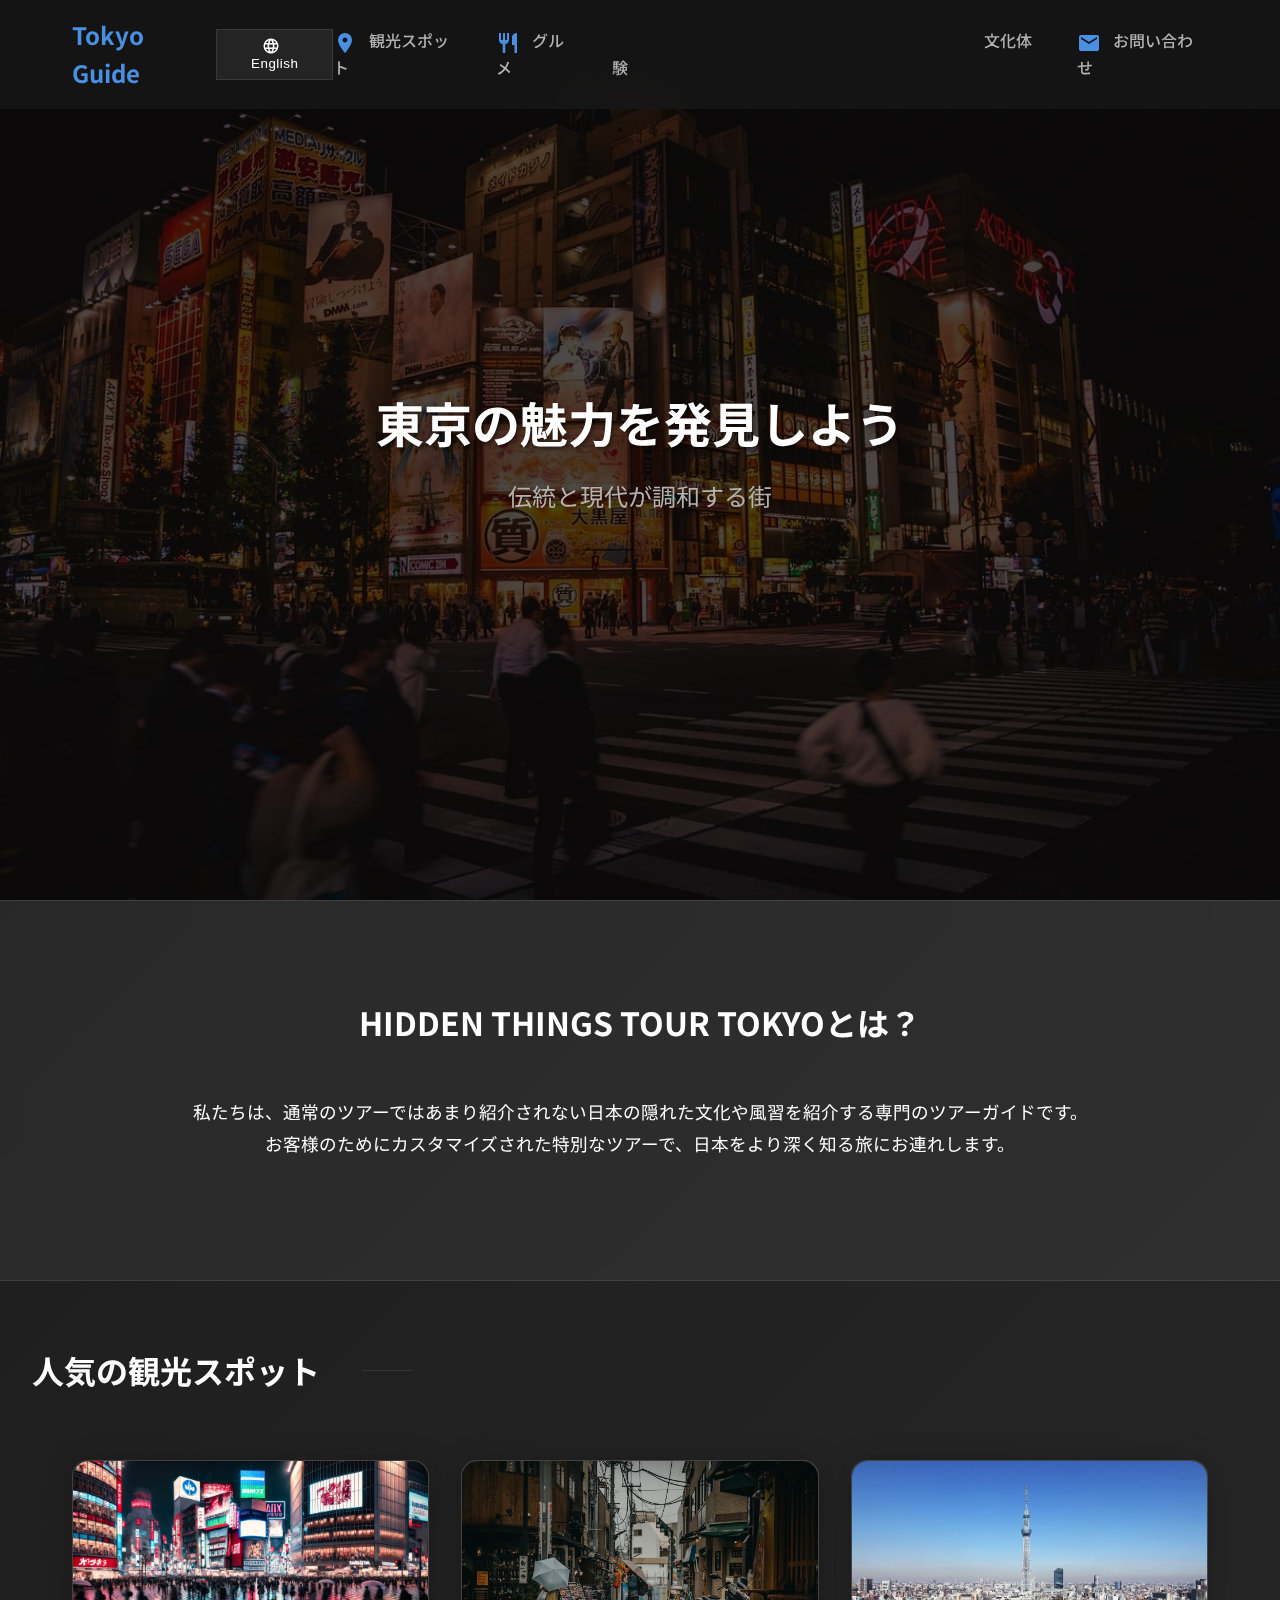
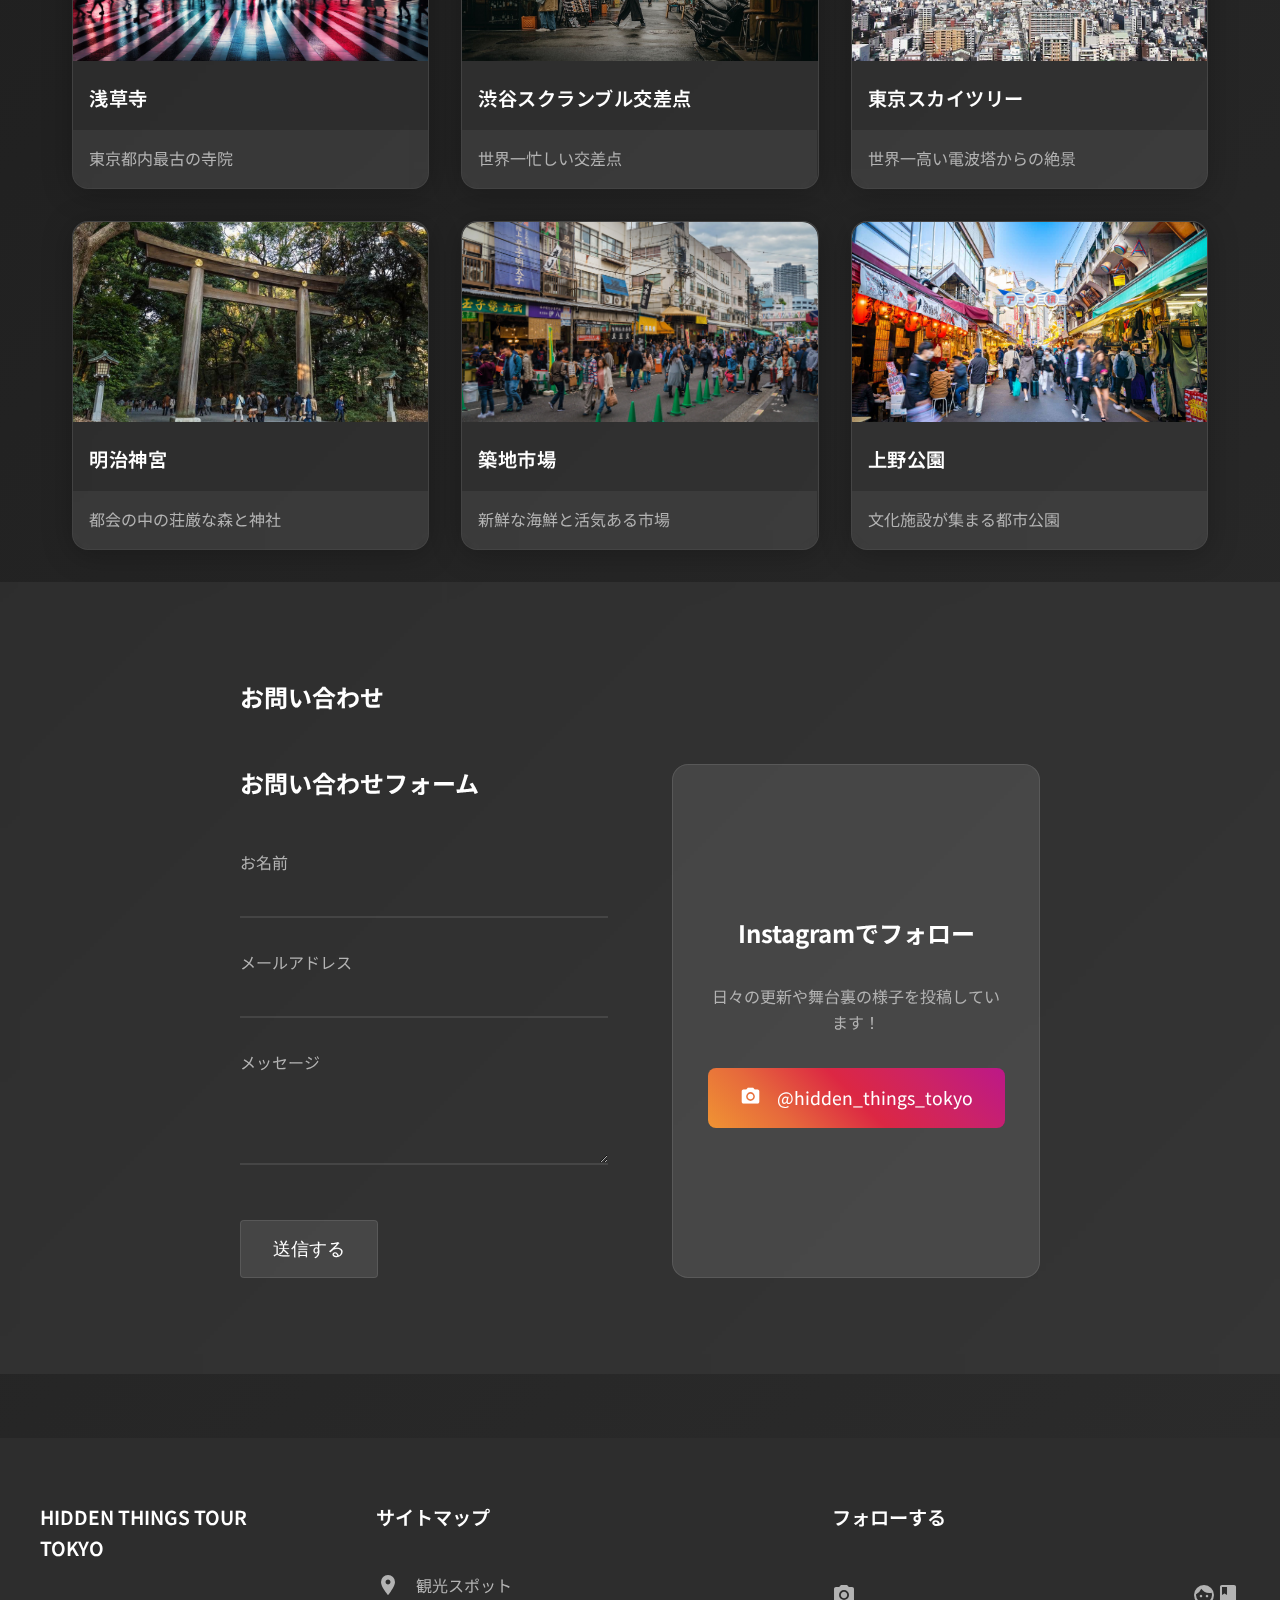
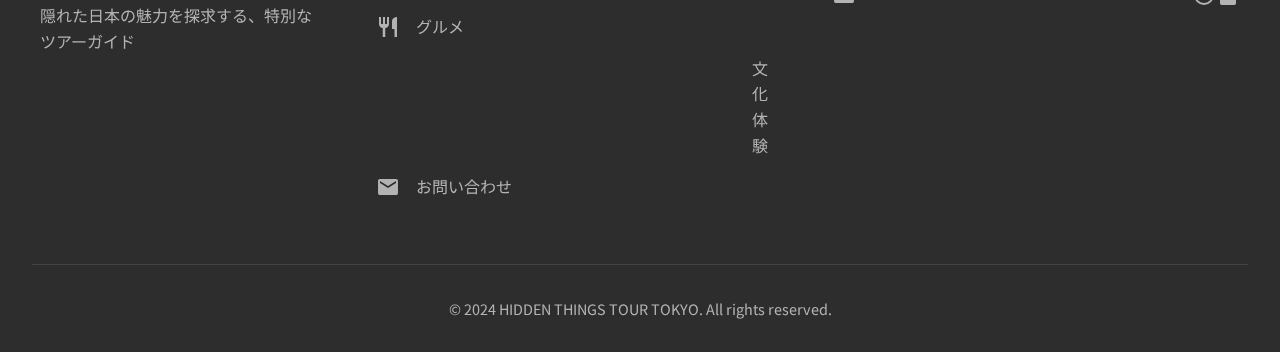
==== index.html @ 23563d26 "Initial commit" ====
<!DOCTYPE html>
<html lang="ja">
<head>
    <meta charset="UTF-8">
    <meta name="viewport" content="width=device-width, initial-scale=1.0">
    <title>東京ツアーガイド | Tokyo Tour Guide</title>
    <link rel="stylesheet" href="style.css">
    <link href="https://fonts.googleapis.com/css2?family=Noto+Sans+JP:wght@400;500;700&display=swap" rel="stylesheet">
    <link href="https://fonts.googleapis.com/icon?family=Material+Icons" rel="stylesheet">
</head>
<body>
    <div class="background-gradient"></div>
    <header>
        <nav>
            <div class="logo">Tokyo Guide</div>
            <div class="nav-controls">
                <button class="mobile-nav-toggle" aria-controls="nav-links" aria-expanded="false">
                    <span class="material-icons">menu</span>
                </button>
                <div class="language-switch">
                    <button onclick="toggleLanguage()">
                        <span class="material-icons">language</span> English
                    </button>
                </div>
            </div>
            <ul class="nav-links" id="nav-links">
                <li><a href="#spots"><span class="material-icons">place</span> 観光スポット</a></li>
                <li><a href="#food"><span class="material-icons">restaurant</span> グルメ</a></li>
                <li><a href="#culture"><span class="material-icons">temple_buddhist</span> 文化体験</a></li>
                <li><a href="#contact"><span class="material-icons">email</span> お問い合わせ</a></li>
            </ul>
        </nav>
    </header>

    <main>
        <section id="hero">
            <h1>東京の魅力を発見しよう</h1>
            <p>Discover the Magic of Tokyo</p>
        </section>

        <section id="about">
            <div class="about-container">
                <h2 class="section-title">
                    <span class="en">WHAT IS HIDDEN THINGS TOUR GUIDE?</span>
                    <span class="ja">HIDDEN THINGS TOUR TOKYOとは？</span>
                </h2>
                <div class="about-content">
                    <p class="about-text">
                        私たちは、通常のツアーではあまり紹介されない日本の隠れた文化や風習を紹介する専門のツアーガイドです。お客様のためにカスタマイズされた特別なツアーで、日本をより深く知る旅にお連れします。
                    </p>
                </div>
            </div>
        </section>

        <section id="spots">
            <h2>人気の観光スポット</h2>
            <div class="spots-grid">
                <!-- スポットカードがJSで追加されます -->
            </div>
        </section>

        <section id="contact">
            <div class="contact-container">
                <h2 class="section-title">
                    <span class="en">Contact Us</span>
                    <span class="ja">お問い合わせ</span>
                </h2>
                
                <div class="contact-methods">
                    <div class="contact-method email">
                        <h3>
                            <span class="en">Contact Form</span>
                            <span class="ja">お問い合わせフォーム</span>
                        </h3>
                        <form class="contact-form">
                            <div class="form-group">
                                <input type="text" id="name" name="name" required>
                                <label for="name" class="label-name">
                                    <span class="content-name">お名前</span>
                                </label>
                            </div>
                            <div class="form-group">
                                <input type="email" id="email" name="email" required>
                                <label for="email" class="label-name">
                                    <span class="content-name">メールアドレス</span>
                                </label>
                            </div>
                            <div class="form-group">
                                <textarea id="message" name="message" required></textarea>
                                <label for="message" class="label-name">
                                    <span class="content-name">メッセージ</span>
                                </label>
                            </div>
                            <button type="submit" class="submit-btn">送信する</button>
                        </form>
                    </div>

                    <div class="contact-method instagram">
                        <h3>
                            <span class="en">Follow us on Instagram</span>
                            <span class="ja">Instagramでフォロー</span>
                        </h3>
                        <p class="instagram-text">
                            <span class="en">Follow us for daily updates and behind-the-scenes content!</span>
                            <span class="ja">日々の更新や舞台裏の様子を投稿しています！</span>
                        </p>
                        <a href="https://instagram.com/hidden_things_tokyo" target="_blank" class="instagram-link">
                            <span class="material-icons">photo_camera</span>
                            @hidden_things_tokyo
                        </a>
                    </div>
                </div>
            </div>
        </section>
    </main>

    <footer>
        <div class="footer-content">
            <div class="footer-section">
                <h3 class="footer-title">HIDDEN THINGS TOUR TOKYO</h3>
                <p class="footer-description">
                    <span class="ja">隠れた日本の魅力を探求する、特別なツアーガイド</span>
                    <span class="en">Discover hidden gems of Japan with our special tours</span>
                </p>
            </div>

            <div class="footer-section">
                <h3 class="footer-title">
                    <span class="ja">サイトマップ</span>
                    <span class="en">Site Map</span>
                </h3>
                <ul class="footer-links">
                    <li><a href="#spots"><span class="material-icons">place</span> 観光スポット</a></li>
                    <li><a href="#food"><span class="material-icons">restaurant</span> グルメ</a></li>
                    <li><a href="#culture"><span class="material-icons">temple_buddhist</span> 文化体験</a></li>
                    <li><a href="#contact"><span class="material-icons">email</span> お問い合わせ</a></li>
                </ul>
            </div>

            <div class="footer-section">
                <h3 class="footer-title">
                    <span class="ja">フォローする</span>
                    <span class="en">Follow Us</span>
                </h3>
                <div class="social-links">
                    <a href="https://instagram.com/hidden_things_tokyo" target="_blank" class="social-link">
                        <span class="material-icons">photo_camera</span>
                    </a>
                    <a href="https://twitter.com/hidden_things_jp" target="_blank" class="social-link">
                        <span class="material-icons">flutter_dash</span>
                    </a>
                    <a href="https://facebook.com/hidden.things.tokyo" target="_blank" class="social-link">
                        <span class="material-icons">facebook</span>
                    </a>
                </div>
            </div>
        </div>
        
        <div class="footer-bottom">
            <p>&copy; 2024 HIDDEN THINGS TOUR TOKYO. All rights reserved.</p>
        </div>
    </footer>

    <script src="main.js"></script>
</body>
</html>
---- style.css ----
:root {
    --bg-primary: #1a1a1a;
    --bg-secondary: #2d2d2d;
    --text-primary: #ffffff;
    --text-secondary: #b3b3b3;
    --accent-color: #4a90e2;
    --card-bg: #2d2d2d;
    --header-bg: rgba(29, 29, 29, 0.95);
    --glass-bg: rgba(255, 255, 255, 0.05);
    --glass-border: rgba(255, 255, 255, 0.1);
    --glass-shadow: rgba(0, 0, 0, 0.25);
}

* {
    margin: 0;
    padding: 0;
    box-sizing: border-box;
}

body {
    font-family: 'Noto Sans JP', sans-serif;
    line-height: 1.6;
    background-color: var(--bg-primary);
    color: var(--text-primary);
    background: linear-gradient(
        135deg,
        var(--bg-primary) 0%,
        var(--bg-secondary) 100%
    );
    min-height: 100vh;
}

header {
    background-color: rgba(29, 29, 29, 0.6);
    backdrop-filter: blur(12px);
    position: fixed;
    width: 100%;
    top: 0;
    z-index: 1000;
}

nav {
    display: flex;
    justify-content: space-between;
    align-items: center;
    padding: 1rem 2rem;
    max-width: 1200px;
    margin: 0 auto;
}

.logo {
    color: var(--accent-color);
    font-weight: bold;
    font-size: 1.5rem;
}

.nav-links {
    display: flex;
    list-style: none;
    gap: 2rem;
}

.nav-links a {
    text-decoration: none;
    color: var(--text-secondary);
    font-weight: 500;
    transition: color 0.3s;
}

.nav-links a:hover {
    color: var(--accent-color);
}

#hero {
    height: 100vh;
    background-image: linear-gradient(rgba(0,0,0,0.7), rgba(0,0,0,0.7)), url('../images/tokyo-bg.webp');
    background-size: cover;
    background-position: center;
    display: flex;
    flex-direction: column;
    justify-content: center;
    align-items: center;
    color: var(--text-primary);
    text-align: center;
}

#hero h1 {
    font-size: 3rem;
    margin-bottom: 1rem;
    text-shadow: 2px 2px 4px rgba(0,0,0,0.5);
}

#hero p {
    font-size: 1.5rem;
    color: var(--text-secondary);
}

.spots-grid {
    display: grid;
    grid-template-columns: repeat(auto-fit, minmax(300px, 1fr));
    gap: 2rem;
    padding: 2rem;
    max-width: 1200px;
    margin: 0 auto;
}

.language-switch button {
    background: var(--glass-bg);
    backdrop-filter: blur(8px);
    -webkit-backdrop-filter: blur(8px);
    border: 1px solid var(--glass-border);
    padding: 0.5rem 1.2rem;
    color: var(--text-primary);
    font-weight: 500;
    letter-spacing: 0.5px;
    transition: all 0.3s ease;
}

.language-switch button:hover {
    background: var(--accent-color);
    border-color: transparent;
    transform: translateY(-2px);
}

.spot-card {
    background: var(--glass-bg);
    backdrop-filter: blur(8px);
    -webkit-backdrop-filter: blur(8px);
    border: 1px solid var(--glass-border);
    border-radius: 16px;
    box-shadow: 0 4px 30px var(--glass-shadow);
    transition: all 0.3s ease;
    overflow: hidden;
}

.spot-card:hover {
    transform: translateY(-5px);
    background: rgba(255, 255, 255, 0.1);
    box-shadow: 0 8px 40px rgba(0, 0, 0, 0.3);
}

.spot-card img {
    width: 100%;
    height: 200px;
    object-fit: cover;
    border-radius: 16px 16px 0 0;
}

.spot-card h3, .spot-card p {
    padding: 1rem;
}

.spot-card h3 {
    color: var(--text-primary);
    font-size: 1.2rem;
    font-weight: 600;
    letter-spacing: 0.5px;
}

.spot-card p {
    color: var(--text-secondary);
    backdrop-filter: blur(4px);
    -webkit-backdrop-filter: blur(4px);
}

#spots h2 {
    text-align: center;
    margin: 4rem 0 2rem;
    color: var(--text-primary);
    font-size: 2rem;
    position: relative;
    display: inline-block;
    padding: 0 2rem;
}

#spots h2::before,
#spots h2::after {
    content: '';
    position: absolute;
    top: 50%;
    width: 50px;
    height: 1px;
    background: var(--glass-border);
}

#spots h2::before {
    left: -60px;
}

#spots h2::after {
    right: -60px;
}

footer {
    background-color: var(--bg-secondary);
    color: var(--text-secondary);
    padding: 4rem 2rem 2rem;
    margin-top: 4rem;
}

.footer-content {
    max-width: 1200px;
    margin: 0 auto;
    display: grid;
    grid-template-columns: 2fr 1fr 1fr;
    gap: 4rem;
}

.footer-section {
    display: flex;
    flex-direction: column;
    gap: 1.5rem;
}

.footer-title {
    color: var(--text-primary);
    font-size: 1.2rem;
    font-weight: 600;
    margin-bottom: 1rem;
}

.footer-description {
    line-height: 1.6;
}

.footer-links {
    list-style: none;
    display: flex;
    flex-direction: column;
    gap: 1rem;
}

.footer-links a {
    color: var(--text-secondary);
    text-decoration: none;
    display: flex;
    align-items: center;
    gap: 0.5rem;
    transition: color 0.3s;
}

.footer-links a:hover {
    color: var(--accent-color);
}

.social-links {
    display: flex;
    gap: 1.5rem;
}

.social-link {
    color: var(--text-secondary);
    font-size: 1.5rem;
    transition: all 0.3s ease;
}

.social-link:hover {
    color: var(--accent-color);
    transform: translateY(-2px);
}

.footer-bottom {
    margin-top: 4rem;
    padding-top: 2rem;
    border-top: 1px solid var(--glass-border);
    text-align: center;
    font-size: 0.9rem;
}

@media (max-width: 1024px) {
    .spots-grid {
        grid-template-columns: repeat(2, 1fr);
        padding: 1rem;
    }

    .contact-methods {
        gap: 2rem;
    }

    .footer-content {
        grid-template-columns: 1fr 1fr;
        gap: 3rem;
    }
}

@media (max-width: 768px) {
    header {
        background-color: var(--bg-secondary);
        height: 60px;
        display: flex;
        justify-content: space-between;
        align-items: center;
        padding: 0 1rem;
    }

    nav {
        width: 100%;
        display: flex;
        justify-content: space-between;
        align-items: center;
    }

    /* ハンバーガーメニューボタンをモバイルで表示 */
    .mobile-nav-toggle {
        display: block;
        position: relative;
        background: transparent;
        border: none;
        color: var(--text-primary);
        font-size: 1.5rem;
        z-index: 1002;
    }

    /* 言語切り替えボタンとハンバーガーメニューを横並びに */
    .nav-controls {
        display: flex;
        align-items: center;
        gap: 1rem;
    }

    .language-switch {
        display: flex;
        align-items: center;
    }

    .nav-links {
        display: none;
        position: fixed;
        top: 60px;
        left: 0;
        width: 100%;
        height: calc(100vh - 60px);
        background-color: var(--bg-secondary);
        flex-direction: column;
        align-items: center;
        padding: 2rem;
        z-index: 1001;
    }

    .nav-links.active {
        display: flex;
    }

    .nav-links li {
        width: 100%;
        text-align: center;
        margin: 1rem 0;
    }

    .nav-links a {
        display: block;
        padding: 1rem;
        font-size: 1.2rem;
    }

    body.nav-open {
        overflow: hidden;
    }
}

@media (max-width: 480px) {
    .logo {
        font-size: 1.2rem;
    }

    .language-switch button {
        padding: 0.4rem 0.8rem;
        font-size: 0.9rem;
    }

    #hero h1 {
        font-size: 1.8rem;
        padding: 0 1rem;
    }

    #hero p {
        font-size: 1rem;
    }

    .section-title {
        font-size: 1.5rem;
        padding: 0 1rem;
    }
}

@media (max-height: 600px) {
    #hero {
        padding-top: 80px;
    }
}

@media print {
    .language-switch,
    .nav-links,
    .social-links,
    .contact-form {
        display: none;
    }
}

.background-gradient {
    position: fixed;
    top: 0;
    left: 0;
    width: 100%;
    height: 100%;
    background: radial-gradient(
        circle at 50% 50%,
        rgba(74, 144, 226, 0.1) 0%,
        rgba(0, 0, 0, 0) 50%
    );
    z-index: -1;
    pointer-events: none;
}

#about {
    padding: 6rem 2rem;
    background: var(--glass-bg);
    backdrop-filter: blur(8px);
    -webkit-backdrop-filter: blur(8px);
    border-top: 1px solid var(--glass-border);
    border-bottom: 1px solid var(--glass-border);
}

.about-container {
    max-width: 900px;
    margin: 0 auto;
    text-align: center;
}

.about-container .section-title {
    margin-bottom: 3rem;
    font-size: 2rem;
    color: var(--text-primary);
}

.about-container .section-title span {
    display: block;
}

.about-container .section-title .en {
    font-size: 0.8em;
    color: var(--accent-color);
    text-transform: uppercase;
    letter-spacing: 2px;
    margin-bottom: 0.5rem;
}

.about-content p {
    font-size: 1.1rem;
    line-height: 1.8;
    margin-bottom: 1.5rem;
}

.about-content .en {
    color: var(--text-secondary);
}

.about-content .ja {
    font-size: 1.2rem;
    color: var(--text-primary);
}

#contact {
    padding: 6rem 2rem;
    background: var(--glass-bg);
    backdrop-filter: blur(8px);
    -webkit-backdrop-filter: blur(8px);
}

.contact-container {
    max-width: 800px;
    margin: 0 auto;
}

.contact-form {
    display: flex;
    flex-direction: column;
    gap: 2rem;
    margin-top: 3rem;
}

.form-group {
    position: relative;
    padding: 15px 0 0;
}

.form-group input, 
.form-group textarea {
    width: 100%;
    border: none;
    border-bottom: 2px solid var(--glass-border);
    background: transparent;
    padding: 15px 0;
    font-size: 1.1rem;
    color: var(--text-primary);
    transition: border-color 0.3s;
}

.form-group textarea {
    min-height: 100px;
    resize: vertical;
}

.form-group label {
    position: absolute;
    top: 0;
    left: 0;
    font-size: 1rem;
    color: var(--text-secondary);
    pointer-events: none;
    transition: all 0.3s ease;
}

.form-group input:focus,
.form-group textarea:focus {
    outline: none;
    border-bottom-color: var(--accent-color);
}

.form-group input:focus ~ label,
.form-group textarea:focus ~ label,
.form-group input:valid ~ label,
.form-group textarea:valid ~ label {
    top: -10px;
    font-size: 0.8rem;
    color: var(--accent-color);
}

.submit-btn {
    background: var(--glass-bg);
    color: var(--text-primary);
    border: 1px solid var(--glass-border);
    padding: 1rem 2rem;
    font-size: 1.1rem;
    cursor: pointer;
    transition: all 0.3s ease;
    backdrop-filter: blur(8px);
    -webkit-backdrop-filter: blur(8px);
    border-radius: 4px;
    margin-top: 1rem;
    align-self: flex-start;
}

.submit-btn:hover {
    background: var(--accent-color);
    border-color: transparent;
    transform: translateY(-2px);
}

.contact-methods {
    display: grid;
    grid-template-columns: 1fr 1fr;
    gap: 4rem;
    margin-top: 3rem;
}

.contact-method h3 {
    font-size: 1.5rem;
    margin-bottom: 2rem;
    color: var(--text-primary);
}

.contact-method h3 span {
    display: block;
}

.instagram {
    display: flex;
    flex-direction: column;
    align-items: center;
    justify-content: center;
    text-align: center;
    padding: 2rem;
    background: var(--glass-bg);
    border: 1px solid var(--glass-border);
    border-radius: 16px;
    backdrop-filter: blur(8px);
    -webkit-backdrop-filter: blur(8px);
}

.instagram-text {
    color: var(--text-secondary);
    margin-bottom: 2rem;
}

.instagram-text span {
    display: block;
}

.instagram-link {
    display: inline-flex;
    align-items: center;
    gap: 0.5rem;
    padding: 1rem 2rem;
    background: linear-gradient(45deg, #f09433 0%, #e6683c 25%, #dc2743 50%, #cc2366 75%, #bc1888 100%);
    color: white;
    text-decoration: none;
    border-radius: 8px;
    font-size: 1.1rem;
    transition: transform 0.3s ease;
}

.instagram-link:hover {
    transform: translateY(-2px);
}

.instagram-link i {
    font-size: 1.5rem;
}

.fa-instagram {
    font-size: 1.5rem;
}

.nav-links i {
    color: var(--accent-color);
}

.nav-links a:hover i {
    transform: scale(1.1);
    transition: transform 0.3s ease;
}

.material-icons {
    vertical-align: middle;
    margin-right: 0.5rem;
    font-size: 1.2rem;
}

.nav-links .material-icons {
    color: var(--accent-color);
}

.social-links .material-icons {
    font-size: 1.5rem;
    margin-right: 0;
}

.language-switch .material-icons {
    font-size: 1.1rem;
}

.instagram-link .material-icons {
    font-size: 1.3rem;
}

/* デフォルトではハンバーガーボタンを非表示 */
.mobile-nav-toggle {
    display: none;
}
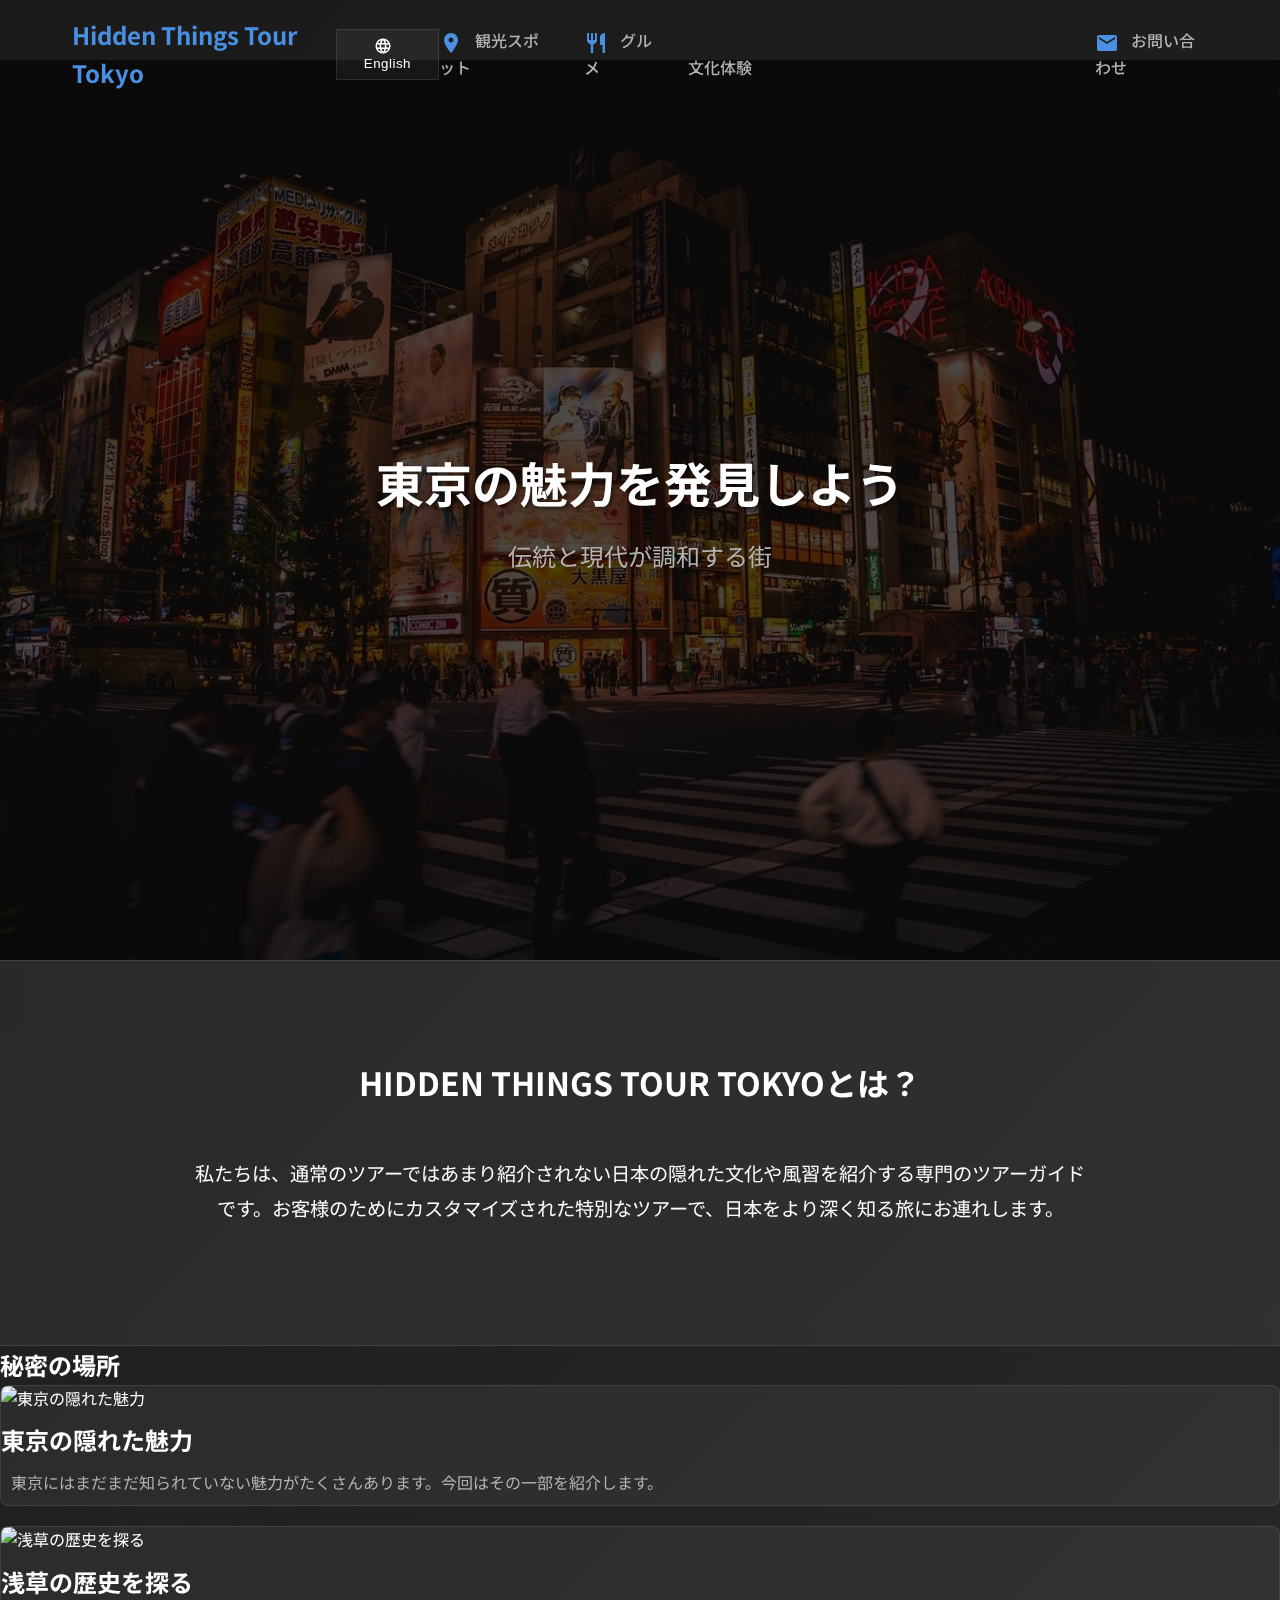
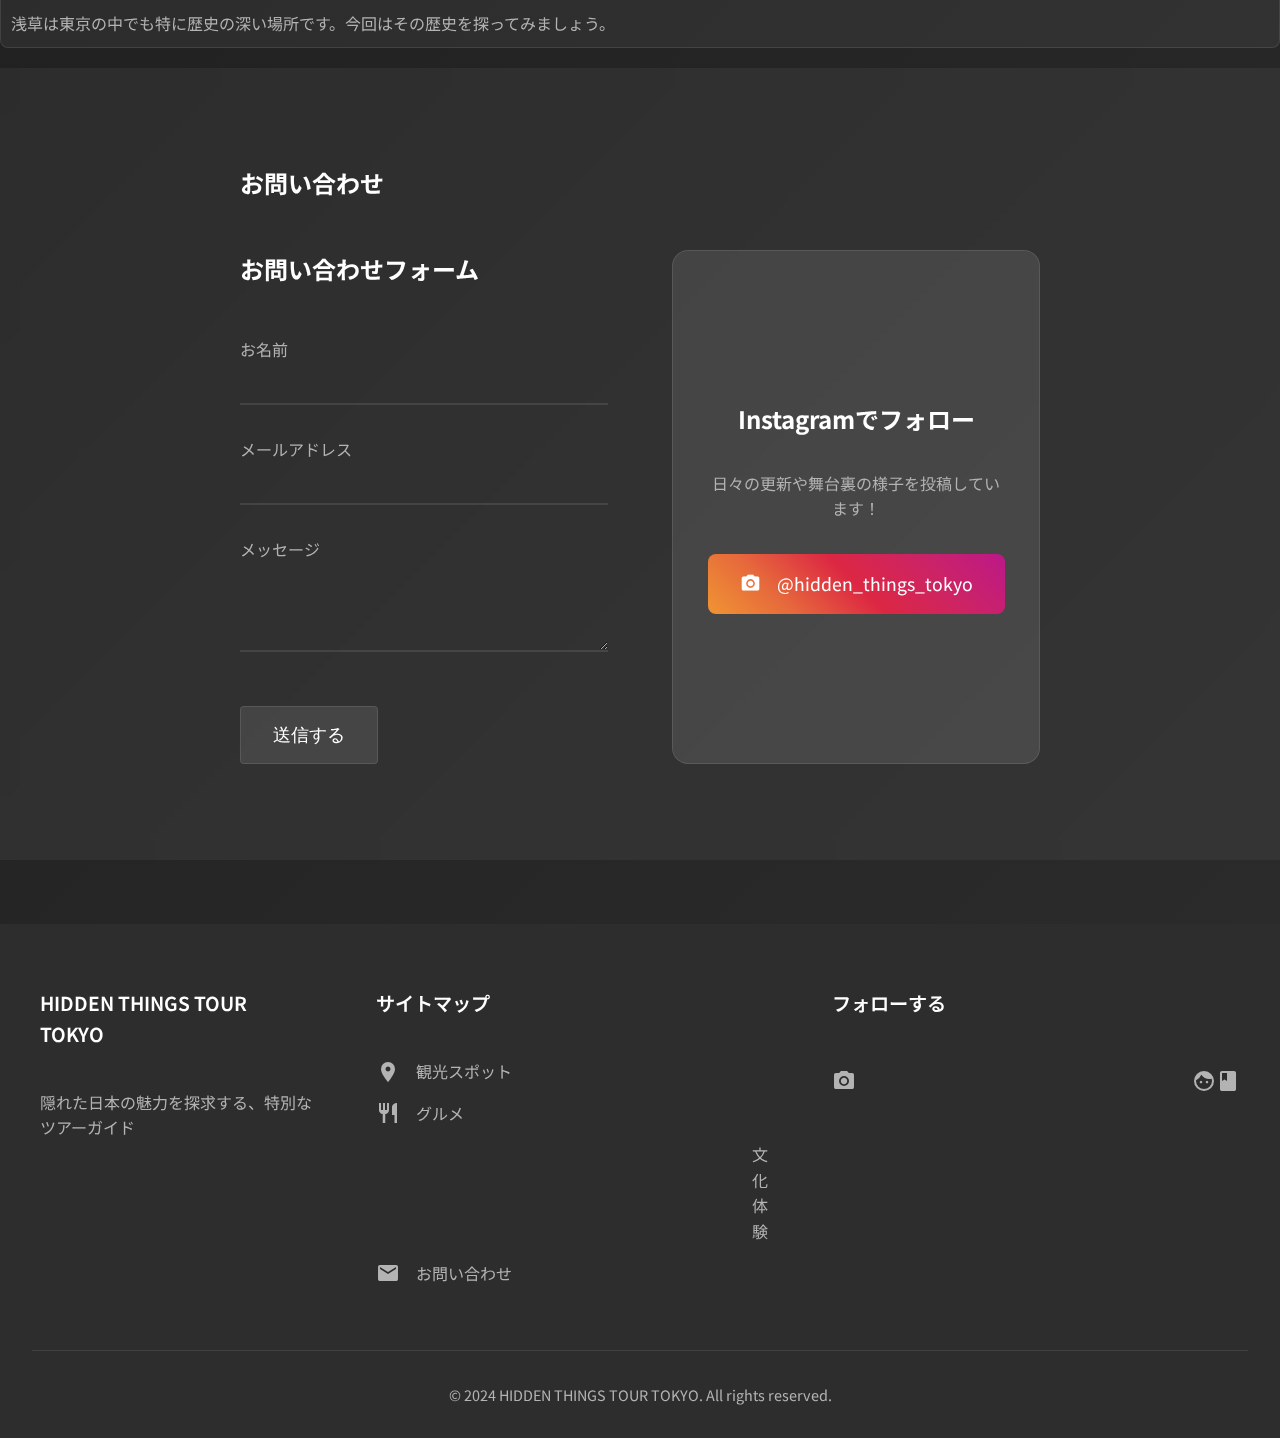
==== commit 6218fda0: "2025/02/08" ====
--- a/index.html
+++ b/index.html
@@ -12,7 +12,7 @@
     <div class="background-gradient"></div>
     <header>
         <nav>
-            <div class="logo">Tokyo Guide</div>
+            <div class="logo">Hidden Things Tour Tokyo</div>
             <div class="nav-controls">
                 <button class="mobile-nav-toggle" aria-controls="nav-links" aria-expanded="false">
                     <span class="material-icons">menu</span>
@@ -45,19 +45,25 @@
                     <span class="ja">HIDDEN THINGS TOUR TOKYOとは？</span>
                 </h2>
                 <div class="about-content">
-                    <p class="about-text">
+                    <p class="about-text ja">
                         私たちは、通常のツアーではあまり紹介されない日本の隠れた文化や風習を紹介する専門のツアーガイドです。お客様のためにカスタマイズされた特別なツアーで、日本をより深く知る旅にお連れします。
+                    </p>
+                    <p class="about-text en" style="display: none;">
+                        We are specialized tour guides introducing hidden cultures and customs of Japan that are not often featured in regular tours. We offer customized special tours to take you on a journey to learn more about Japan.
                     </p>
                 </div>
             </div>
         </section>
 
-        <section id="spots">
-            <h2>人気の観光スポット</h2>
-            <div class="spots-grid">
-                <!-- スポットカードがJSで追加されます -->
+        <div id="secret-location-section">
+            <h2>
+                <span class="ja">秘密の場所</span>
+                <span class="en" style="display: none;">Secret Spots</span>
+            </h2>
+            <div id="secret-posts" class="note-article">
+                <!-- ブログコンテンツがここに表示されます -->
             </div>
-        </section>
+        </div>
 
         <section id="contact">
             <div class="contact-container">
--- a/style.css
+++ b/style.css
@@ -28,6 +28,7 @@
         var(--bg-secondary) 100%
     );
     min-height: 100vh;
+    margin-top: 60px;
 }
 
 header {
@@ -37,6 +38,7 @@
     width: 100%;
     top: 0;
     z-index: 1000;
+    height: 60px;
 }
 
 nav {
@@ -161,6 +163,11 @@
     color: var(--text-secondary);
     backdrop-filter: blur(4px);
     -webkit-backdrop-filter: blur(4px);
+}
+
+.spot-card a {
+    text-decoration: none;
+    color: inherit;
 }
 
 #spots h2 {
@@ -649,3 +656,103 @@
 .mobile-nav-toggle {
     display: none;
 }
+
+.modal {
+    display: none;
+    position: fixed;
+    z-index: 1000;
+    left: 0;
+    top: 0;
+    width: 100%;
+    height: 100%;
+    overflow: auto;
+    background-color: rgba(0, 0, 0, 0.8);
+}
+
+.modal-content {
+    background-color: #fefefe;
+    margin: 15% auto;
+    padding: 20px;
+    border: 1px solid #888;
+    width: 80%;
+    max-width: 600px;
+    text-align: center;
+}
+
+.close-button {
+    color: #aaa;
+    float: right;
+    font-size: 28px;
+    font-weight: bold;
+}
+
+.close-button:hover,
+.close-button:focus {
+    color: black;
+    text-decoration: none;
+    cursor: pointer;
+}
+
+.article-content {
+    max-width: 800px;
+    margin: 0 auto;
+    padding: 2rem;
+    line-height: 1.6;
+    color: var(--text-primary);
+}
+
+.article-image {
+    width: 100%;
+    height: auto;
+    margin-bottom: 1.5rem;
+}
+
+.article-content h1, .article-content h2 {
+    color: var(--accent-color);
+    margin-bottom: 1rem;
+}
+
+.article-content p {
+    margin-bottom: 1.5rem;
+}
+
+.note-embed {
+    background-color: #1a1a1a; /* ダークな背景色 */
+    padding: 10px;
+    border-radius: 8px;
+}
+
+#secret-location-section {
+    display: block; /* もしくは適切なスタイルに修正 */
+}
+
+.blog-post {
+    background: var(--glass-bg);
+    border: 1px solid var(--glass-border);
+    border-radius: 8px;
+    margin-bottom: 20px;
+    overflow: hidden;
+    transition: transform 0.3s ease, box-shadow 0.3s ease;
+}
+
+.blog-post:hover {
+    transform: translateY(-5px);
+    box-shadow: 0 8px 40px rgba(0, 0, 0, 0.3);
+}
+
+.blog-post img {
+    width: 100%;
+    height: auto;
+    display: block;
+}
+
+.blog-post h3 {
+    font-size: 1.5em;
+    margin: 10px;
+    color: var(--text-primary);
+}
+
+.blog-post p {
+    margin: 10px;
+    color: var(--text-secondary);
+}
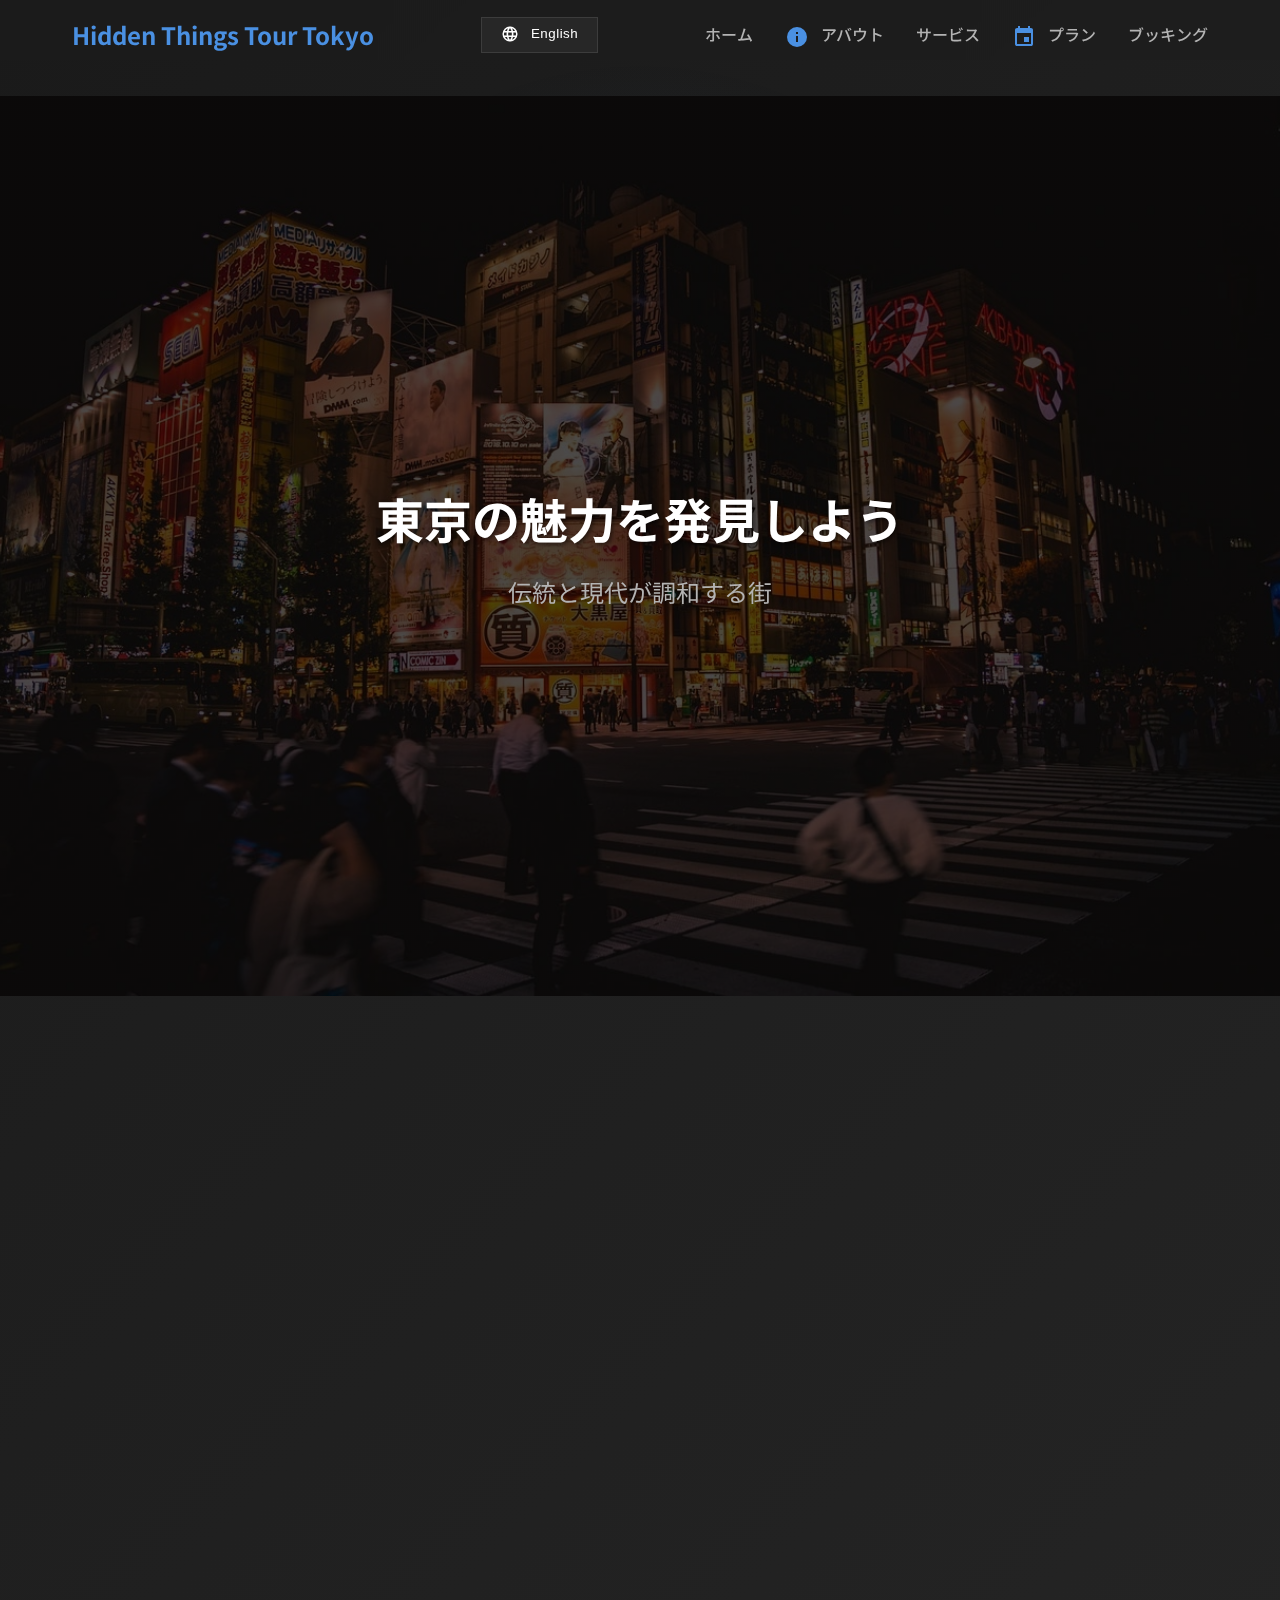
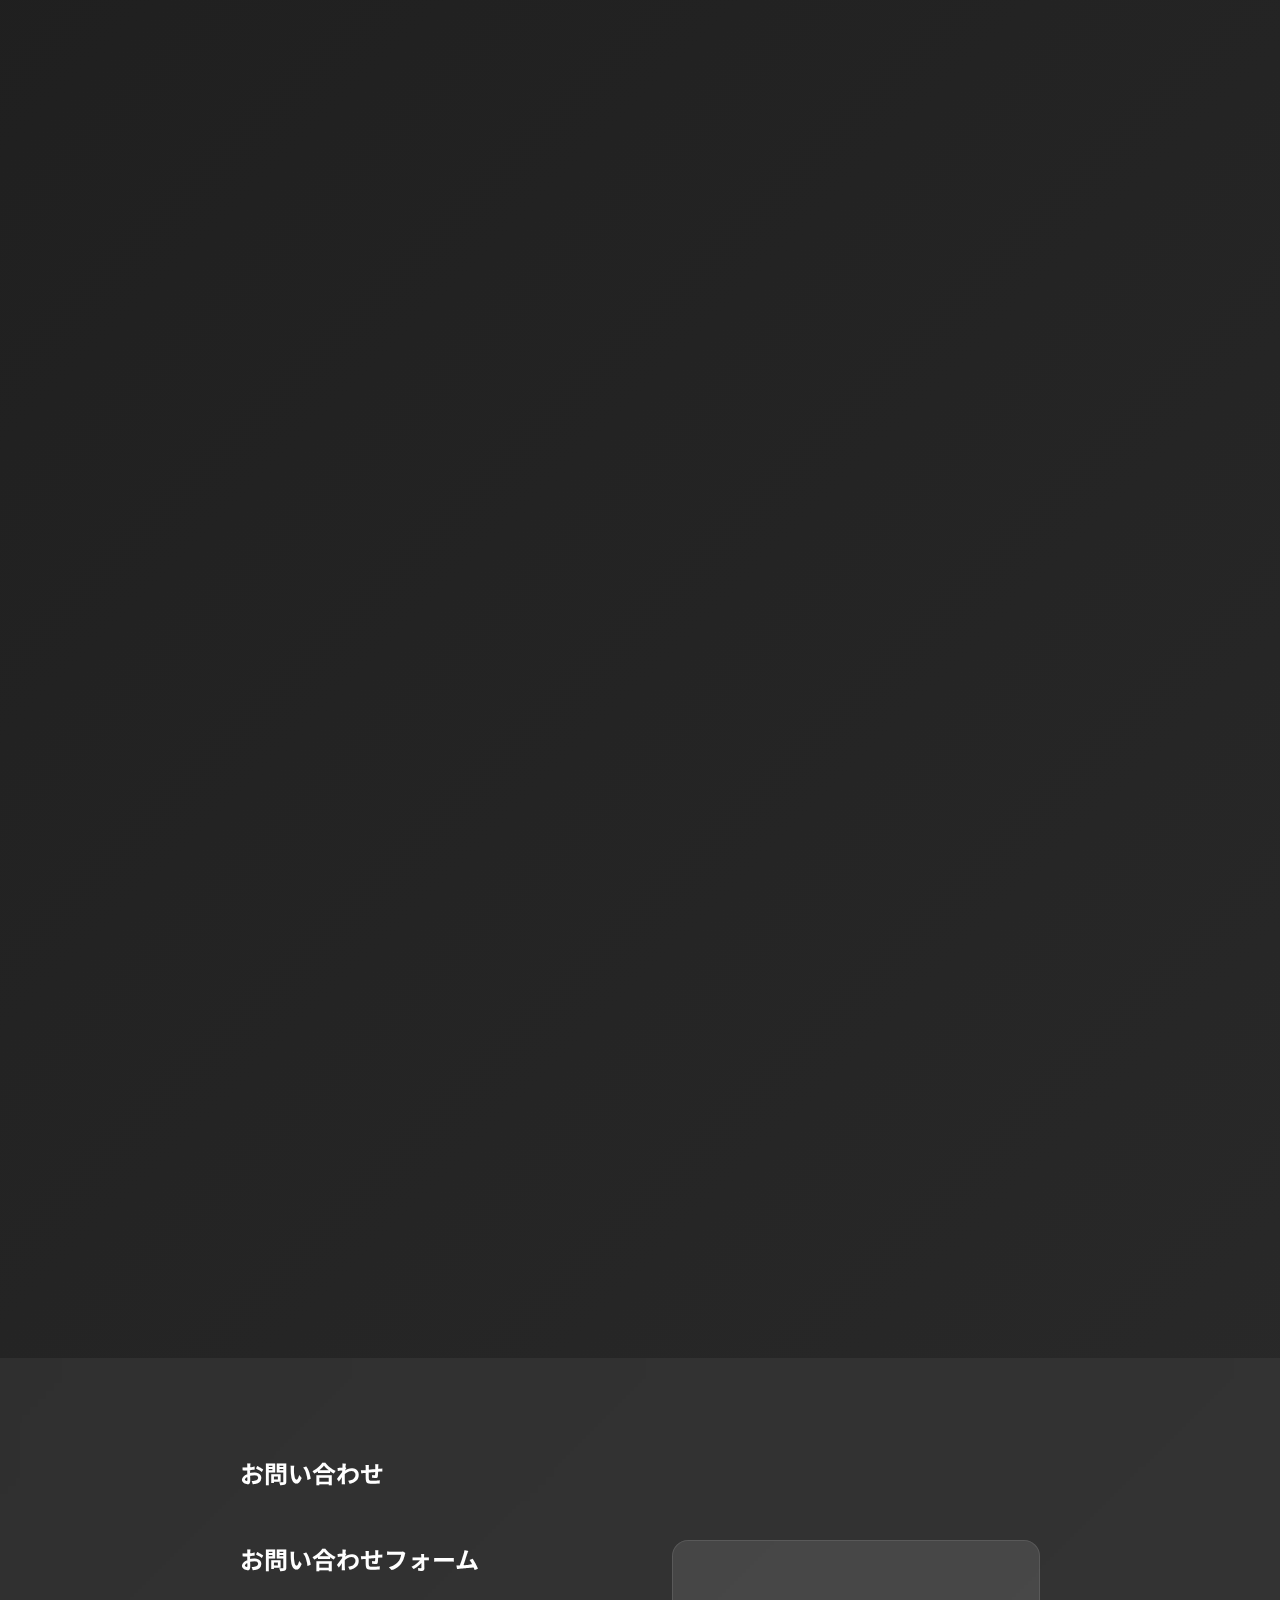
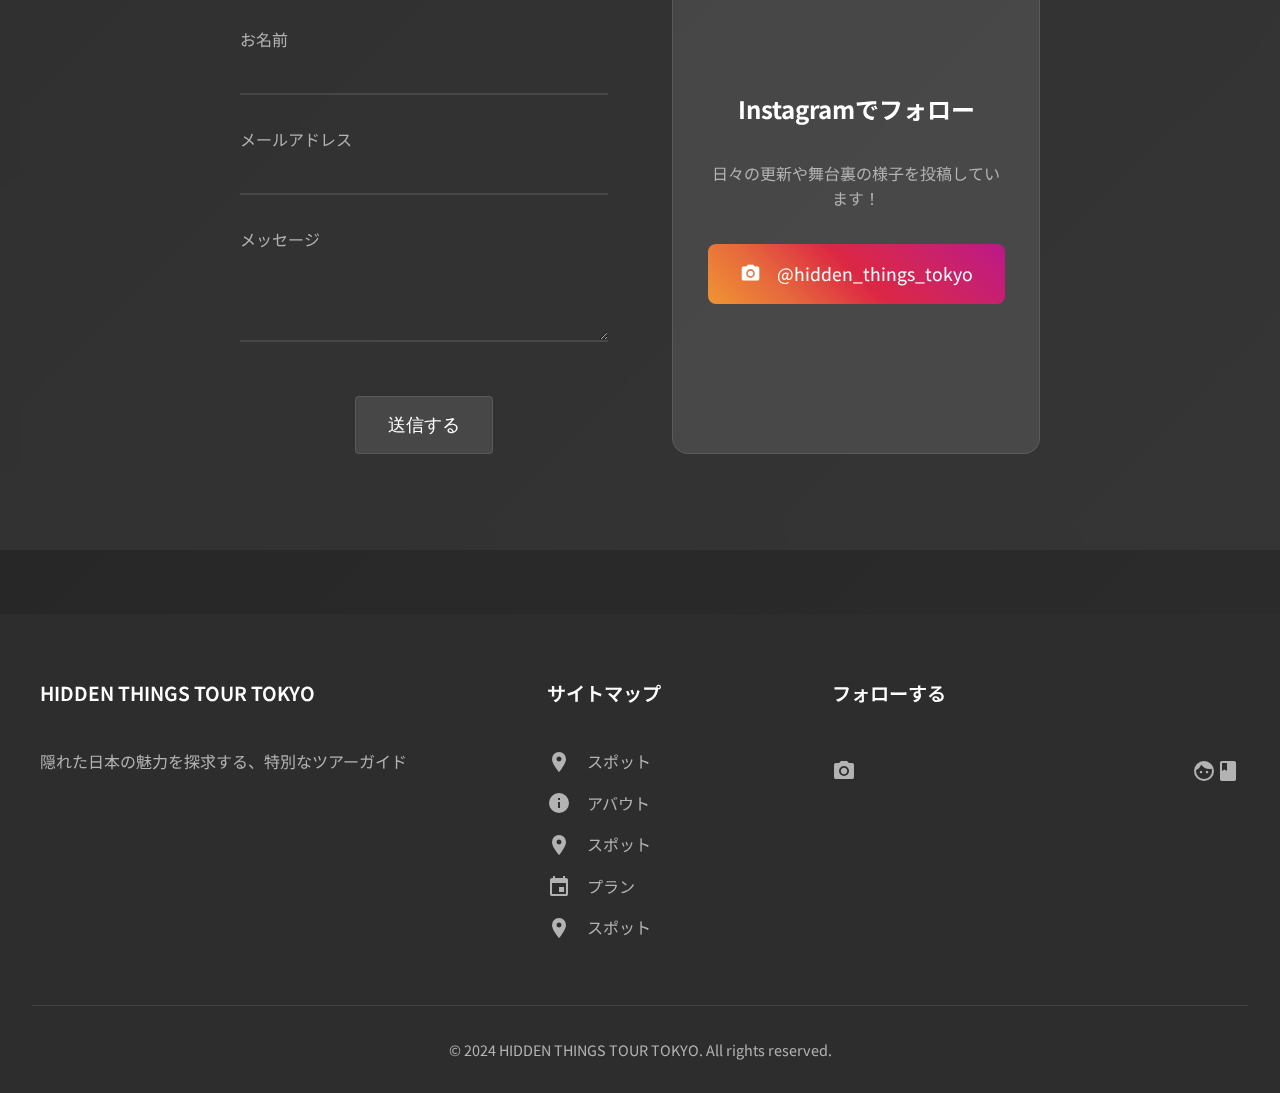
==== commit b7db7d05: "2025/02/081620" ====
--- a/index.html
+++ b/index.html
@@ -10,7 +10,7 @@
 </head>
 <body>
     <div class="background-gradient"></div>
-    <header>
+    <header class="fade-in">
         <nav>
             <div class="logo">Hidden Things Tour Tokyo</div>
             <div class="nav-controls">
@@ -24,21 +24,22 @@
                 </div>
             </div>
             <ul class="nav-links" id="nav-links">
-                <li><a href="#spots"><span class="material-icons">place</span> 観光スポット</a></li>
-                <li><a href="#food"><span class="material-icons">restaurant</span> グルメ</a></li>
-                <li><a href="#culture"><span class="material-icons">temple_buddhist</span> 文化体験</a></li>
-                <li><a href="#contact"><span class="material-icons">email</span> お問い合わせ</a></li>
+                <li><a href="index.html"><span class="ja">ホーム</span><span class="en" style="display: none;">Home</span></a></li>
+                <li><a href="#about"><span class="ja">アバウト</span><span class="en" style="display: none;">About</span></a></li>
+                <li><a href="#service-section"><span class="ja">サービス</span><span class="en" style="display: none;">Service</span></a></li>
+                <li><a href="#plans"><span class="ja">プラン</span><span class="en" style="display: none;">Plan</span></a></li>
+                <li><a href="booking.html"><span class="ja">ブッキング</span><span class="en" style="display: none;">Booking</span></a></li>
             </ul>
         </nav>
     </header>
 
     <main>
-        <section id="hero">
+        <section id="hero" class="slide-in-up">
             <h1>東京の魅力を発見しよう</h1>
             <p>Discover the Magic of Tokyo</p>
         </section>
 
-        <section id="about">
+        <section id="about" class="fade-in scroll-fade-in-up">
             <div class="about-container">
                 <h2 class="section-title">
                     <span class="en">WHAT IS HIDDEN THINGS TOUR GUIDE?</span>
@@ -55,13 +56,84 @@
             </div>
         </section>
 
-        <div id="secret-location-section">
+        <section id="plans" class="scroll-fade-in-up">
+            <div class="plans-container">
+                <h2 class="section-title">
+                    <span class="en">Our Plans</span>
+                    <span class="ja">私たちのプラン</span>
+                </h2>
+                <table class="plans-table">
+                    <thead>
+                        <tr>
+                            <th><span class="ja">コース</span><span class="en" style="display: none;">Course</span></th>
+                            <th><span class="ja">1人</span><span class="en" style="display: none;">1 Person</span></th>
+                            <th><span class="ja">2人</span><span class="en" style="display: none;">2 People</span></th>
+                            <th><span class="ja">3人</span><span class="en" style="display: none;">3 People</span></th>
+                        </tr>
+                    </thead>
+                    <tbody>
+                        <tr>
+                            <td><span class="ja">2時間コース</span><span class="en" style="display: none;">2-hour Course</span></td>
+                            <td>¥5,000</td>
+                            <td>¥9,000</td>
+                            <td>¥12,000</td>
+                        </tr>
+                        <tr>
+                            <td><span class="ja">4時間コース</span><span class="en" style="display: none;">4-hour Course</span></td>
+                            <td>¥9,000</td>
+                            <td>¥16,000</td>
+                            <td>¥21,000</td>
+                        </tr>
+                        <tr>
+                            <td><span class="ja">6時間コース</span><span class="en" style="display: none;">6-hour Course</span></td>
+                            <td>¥12,000</td>
+                            <td>¥21,000</td>
+                            <td>¥30,000</td>
+                        </tr>
+                    </tbody>
+                </table>
+            </div>
+        </section>
+
+        <div id="service-section" class="scroll-fade-in-up">
             <h2>
-                <span class="ja">秘密の場所</span>
-                <span class="en" style="display: none;">Secret Spots</span>
+                <span class="ja">サービス</span>
+                <span class="en" style="display: none;">Service</span>
             </h2>
-            <div id="secret-posts" class="note-article">
-                <!-- ブログコンテンツがここに表示されます -->
+            <div id="secret-posts" class="note-article spots-grid">
+                <!-- 各サービスのカード -->
+                <div class="spot-card">
+                    <a href="asakusa.html">
+                        <img src="./images/sensoji.webp" alt="浅草寺">
+                        <h3>浅草寺</h3>
+                        <p>東京都内最古の寺院</p>
+                    </a>
+                </div>
+                <div class="spot-card">
+                    <img src="./images/shibuya.jpg" alt="渋谷スクランブル交差点">
+                    <h3>渋谷スクランブル交差点</h3>
+                    <p>世界一忙しい交差点</p>
+                </div>
+                <div class="spot-card">
+                    <img src="./images/skytree.jpg" alt="東京スカイツリー">
+                    <h3>東京スカイツリー</h3>
+                    <p>世界一高い電波塔からの絶景</p>
+                </div>
+                <div class="spot-card">
+                    <img src="./images/meiji.jpg" alt="明治神宮">
+                    <h3>明治神宮</h3>
+                    <p>都会の中の荘厳な森と神社</p>
+                </div>
+                <div class="spot-card">
+                    <img src="./images/tsukiji.jpg" alt="築地市場">
+                    <h3>築地市場</h3>
+                    <p>新鮮な海鮮と活気ある市場</p>
+                </div>
+                <div class="spot-card">
+                    <img src="./images/ueno.jpg" alt="上野公園">
+                    <h3>上野公園</h3>
+                    <p>文化施設が集まる都市公園</p>
+                </div>
             </div>
         </div>
 
@@ -136,10 +208,11 @@
                     <span class="en">Site Map</span>
                 </h3>
                 <ul class="footer-links">
-                    <li><a href="#spots"><span class="material-icons">place</span> 観光スポット</a></li>
-                    <li><a href="#food"><span class="material-icons">restaurant</span> グルメ</a></li>
-                    <li><a href="#culture"><span class="material-icons">temple_buddhist</span> 文化体験</a></li>
-                    <li><a href="#contact"><span class="material-icons">email</span> お問い合わせ</a></li>
+                    <li><a href="index.html"><span class="ja">ホーム</span><span class="en" style="display: none;">Home</span></a></li>
+                    <li><a href="#about"><span class="ja">アバウト</span><span class="en" style="display: none;">About</span></a></li>
+                    <li><a href="#service-section"><span class="ja">サービス</span><span class="en" style="display: none;">Service</span></a></li>
+                    <li><a href="#plans"><span class="ja">プラン</span><span class="en" style="display: none;">Plan</span></a></li>
+                    <li><a href="booking.html"><span class="ja">ブッキング</span><span class="en" style="display: none;">Booking</span></a></li>
                 </ul>
             </div>
 
--- a/style.css
+++ b/style.css
@@ -422,7 +422,8 @@
 
 #about {
     padding: 6rem 2rem;
-    background: var(--glass-bg);
+    background: var(--glass-bg) url('images/jpn03_a4.svg') no-repeat center center;
+    background-size: cover;
     backdrop-filter: blur(8px);
     -webkit-backdrop-filter: blur(8px);
     border-top: 1px solid var(--glass-border);
@@ -722,8 +723,20 @@
     border-radius: 8px;
 }
 
-#secret-location-section {
-    display: block; /* もしくは適切なスタイルに修正 */
+#service-section {
+    padding: 6rem 2rem;
+    background: var(--glass-bg);
+    backdrop-filter: blur(8px);
+    -webkit-backdrop-filter: blur(8px);
+    border-top: 1px solid var(--glass-border);
+    border-bottom: 1px solid var(--glass-border);
+}
+
+#service-section h2 {
+    text-align: center;
+    margin-bottom: 3rem;
+    font-size: 2rem;
+    color: var(--text-primary);
 }
 
 .blog-post {
@@ -756,3 +769,284 @@
     margin: 10px;
     color: var(--text-secondary);
 }
+
+.material-icons.info {
+    color: var(--accent-color);
+}
+
+#plans {
+    padding: 6rem 2rem;
+    background: var(--glass-bg);
+    backdrop-filter: blur(8px);
+    -webkit-backdrop-filter: blur(8px);
+    border-top: 1px solid var(--glass-border);
+    border-bottom: 1px solid var(--glass-border);
+}
+
+.plans-container {
+    max-width: 900px;
+    margin: 0 auto;
+    text-align: center;
+}
+
+.plans-container .section-title {
+    margin-bottom: 3rem;
+    font-size: 2rem;
+    color: var(--text-primary);
+}
+
+.plans-content {
+    display: flex;
+    flex-direction: column;
+    gap: 2rem;
+}
+
+.plan {
+    background: var(--glass-bg);
+    border: 1px solid var(--glass-border);
+    border-radius: 16px;
+    padding: 2rem;
+    box-shadow: 0 4px 30px var(--glass-shadow);
+    transition: all 0.3s ease;
+}
+
+.plan:hover {
+    transform: translateY(-5px);
+    background: rgba(255, 255, 255, 0.1);
+    box-shadow: 0 8px 40px rgba(0, 0, 0, 0.3);
+}
+
+.plan h3 {
+    color: var(--text-primary);
+    font-size: 1.5rem;
+    font-weight: 600;
+    margin-bottom: 1rem;
+}
+
+.plan p {
+    color: var(--text-secondary);
+    font-size: 1.1rem;
+    line-height: 1.8;
+}
+
+.plans-table {
+    width: 100%;
+    border-collapse: collapse;
+    margin-top: 2rem;
+}
+
+.plans-table th, .plans-table td {
+    border: 1px solid var(--glass-border);
+    padding: 1rem;
+    text-align: center;
+    color: var(--text-primary);
+}
+
+.plans-table th {
+    background: var(--bg-secondary);
+    color: var(--accent-color);
+    font-weight: 600;
+}
+
+.plans-table tr:nth-child(even) {
+    background: var(--glass-bg);
+}
+
+.plans-table tr:hover {
+    background: rgba(255, 255, 255, 0.1);
+}
+
+@keyframes fadeIn {
+    from {
+        opacity: 0;
+    }
+    to {
+        opacity: 1;
+    }
+}
+
+@keyframes slideInUp {
+    from {
+        transform: translateY(20px);
+        opacity: 0;
+    }
+    to {
+        transform: translateY(0);
+        opacity: 1;
+    }
+}
+
+.fade-in {
+    animation: fadeIn 1s ease-out forwards;
+}
+
+.slide-in-up {
+    animation: slideInUp 1s ease-out forwards;
+}
+
+/* 新しいアニメーションの定義 */
+@keyframes fadeInUp {
+    from {
+        transform: translateY(20px);
+        opacity: 0;
+    }
+    to {
+        transform: translateY(0);
+        opacity: 1;
+    }
+}
+
+/* アニメーションを適用するクラス */
+.scroll-fade-in-up {
+    opacity: 0;
+    transform: translateY(20px);
+    transition: opacity 0.6s ease-out, transform 0.6s ease-out;
+}
+
+.scroll-fade-in-up.visible {
+    opacity: 1;
+    transform: translateY(0);
+}
+
+.example-container {
+    background: var(--glass-bg);
+    border: 1px solid var(--glass-border);
+    border-radius: 16px;
+    padding: 2rem;
+    box-shadow: 0 4px 30px var(--glass-shadow);
+    margin: 2rem auto;
+    max-width: 800px;
+}
+
+.example-content {
+    display: flex;
+    flex-direction: column;
+    align-items: flex-start;
+    gap: 1.5rem;
+}
+
+.example-content p {
+    color: var(--text-secondary);
+    font-size: 1.2rem;
+    line-height: 1.8;
+    margin-bottom: 1rem;
+    text-align: justify;
+}
+
+.example-content ul {
+    list-style-type: disc;
+    padding-left: 40px;
+    text-align: left;
+    margin: 0;
+}
+
+.example-content ul li {
+    margin-bottom: 0.5rem;
+}
+
+.example-image {
+    width: 100%;
+    height: auto;
+    margin-top: 1rem;
+    border-radius: 8px;
+    box-shadow: 0 4px 20px rgba(0, 0, 0, 0.2);
+}
+
+.booking-container {
+    max-width: 800px;
+    margin: 4rem auto;
+    padding: 3rem 2rem;
+    background: var(--glass-bg);
+    backdrop-filter: blur(8px);
+    -webkit-backdrop-filter: blur(8px);
+    border: 1px solid var(--glass-border);
+    border-radius: 16px;
+    box-shadow: 0 4px 30px var(--glass-shadow);
+    text-align: center;
+}
+
+.booking-container .section-title {
+    margin-bottom: 3rem;
+    font-size: 2rem;
+    color: var(--text-primary);
+}
+
+.booking-description {
+    font-size: 1.1rem;
+    line-height: 1.8;
+    color: var(--text-secondary);
+    margin-bottom: 2rem;
+}
+
+.booking-form {
+    display: flex;
+    flex-direction: column;
+    gap: 2rem;
+}
+
+.booking-form .form-group {
+    position: relative;
+    padding: 15px 0 0;
+}
+
+.booking-form input, 
+.booking-form select {
+    width: 100%;
+    border: none;
+    border-bottom: 2px solid var(--glass-border);
+    background: transparent;
+    padding: 15px 0;
+    font-size: 1.1rem;
+    color: var(--text-primary);
+    transition: border-color 0.3s;
+}
+
+.booking-form label {
+    position: absolute;
+    top: 0;
+    left: 0;
+    font-size: 1rem;
+    color: var(--text-secondary);
+    pointer-events: none;
+    transition: all 0.3s ease;
+}
+
+.booking-form input:focus,
+.booking-form select:focus {
+    outline: none;
+    border-bottom-color: var(--accent-color);
+}
+
+.booking-form input:focus ~ label,
+.booking-form select:focus ~ label,
+.booking-form input:valid ~ label,
+.booking-form select:valid ~ label {
+    top: -10px;
+    font-size: 0.8rem;
+    color: var(--accent-color);
+}
+
+.submit-btn {
+    background: var(--glass-bg);
+    color: var(--text-primary);
+    border: 1px solid var(--glass-border);
+    padding: 1rem 2rem;
+    font-size: 1.1rem;
+    cursor: pointer;
+    transition: all 0.3s ease;
+    backdrop-filter: blur(8px);
+    -webkit-backdrop-filter: blur(8px);
+    border-radius: 4px;
+    margin-top: 1rem;
+    align-self: center;
+}
+
+.submit-btn:hover {
+    background: var(--accent-color);
+    border-color: transparent;
+    transform: translateY(-2px);
+}
+
+main {
+    margin-top: 6rem; /* ナビゲーションとメインコンテンツの間にスペースを追加 */
+}
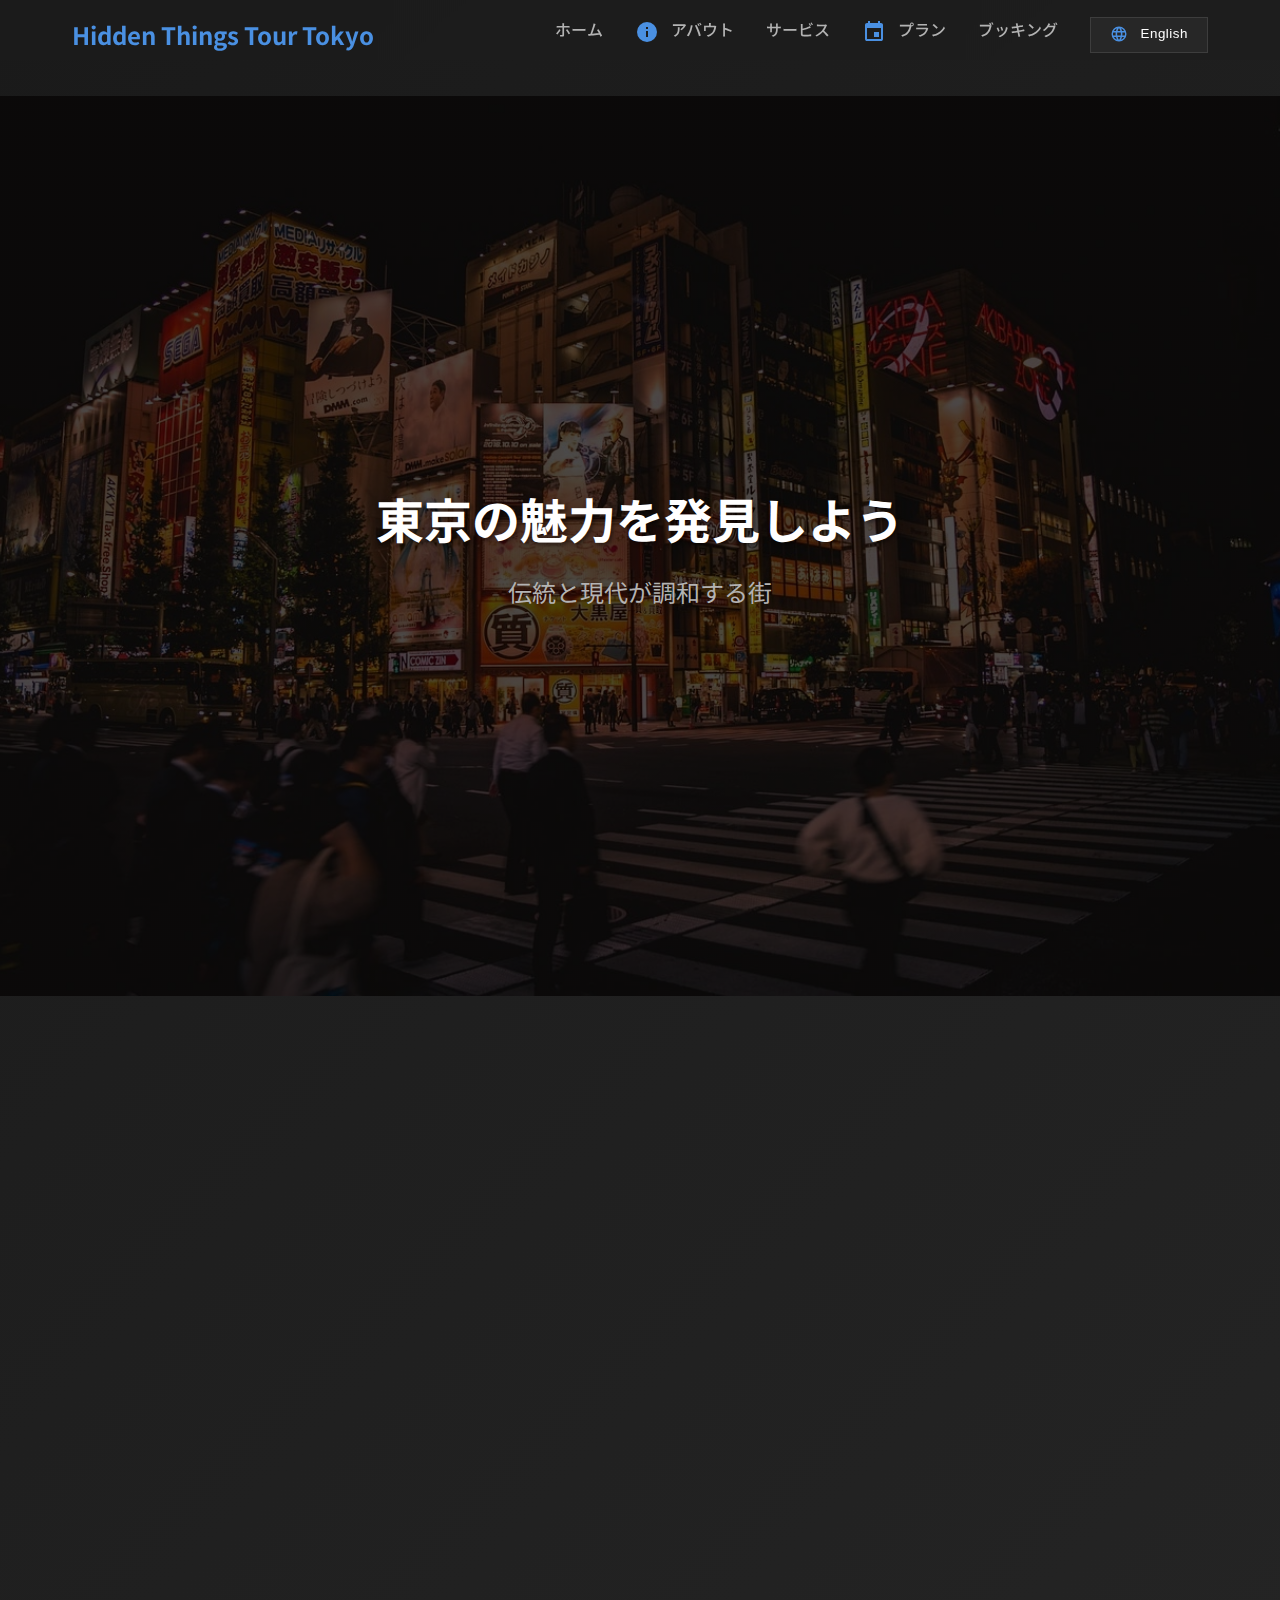
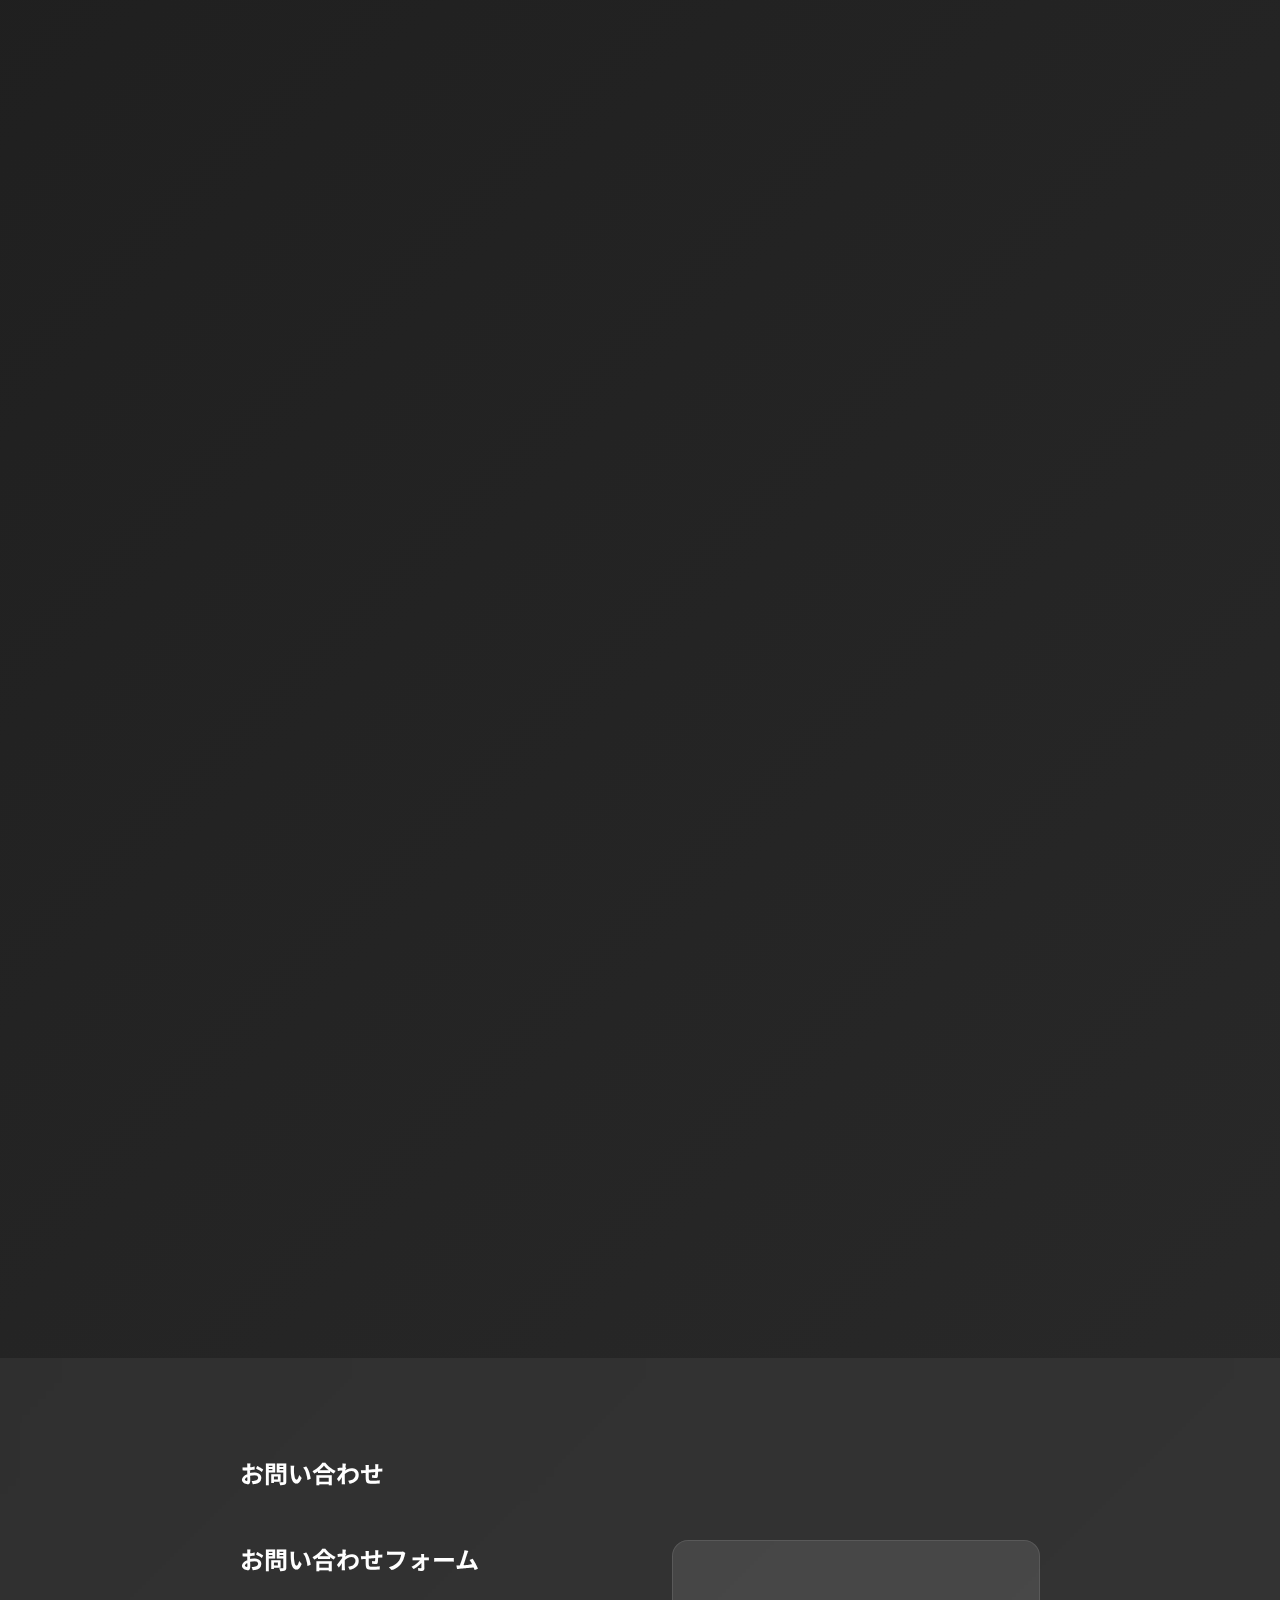
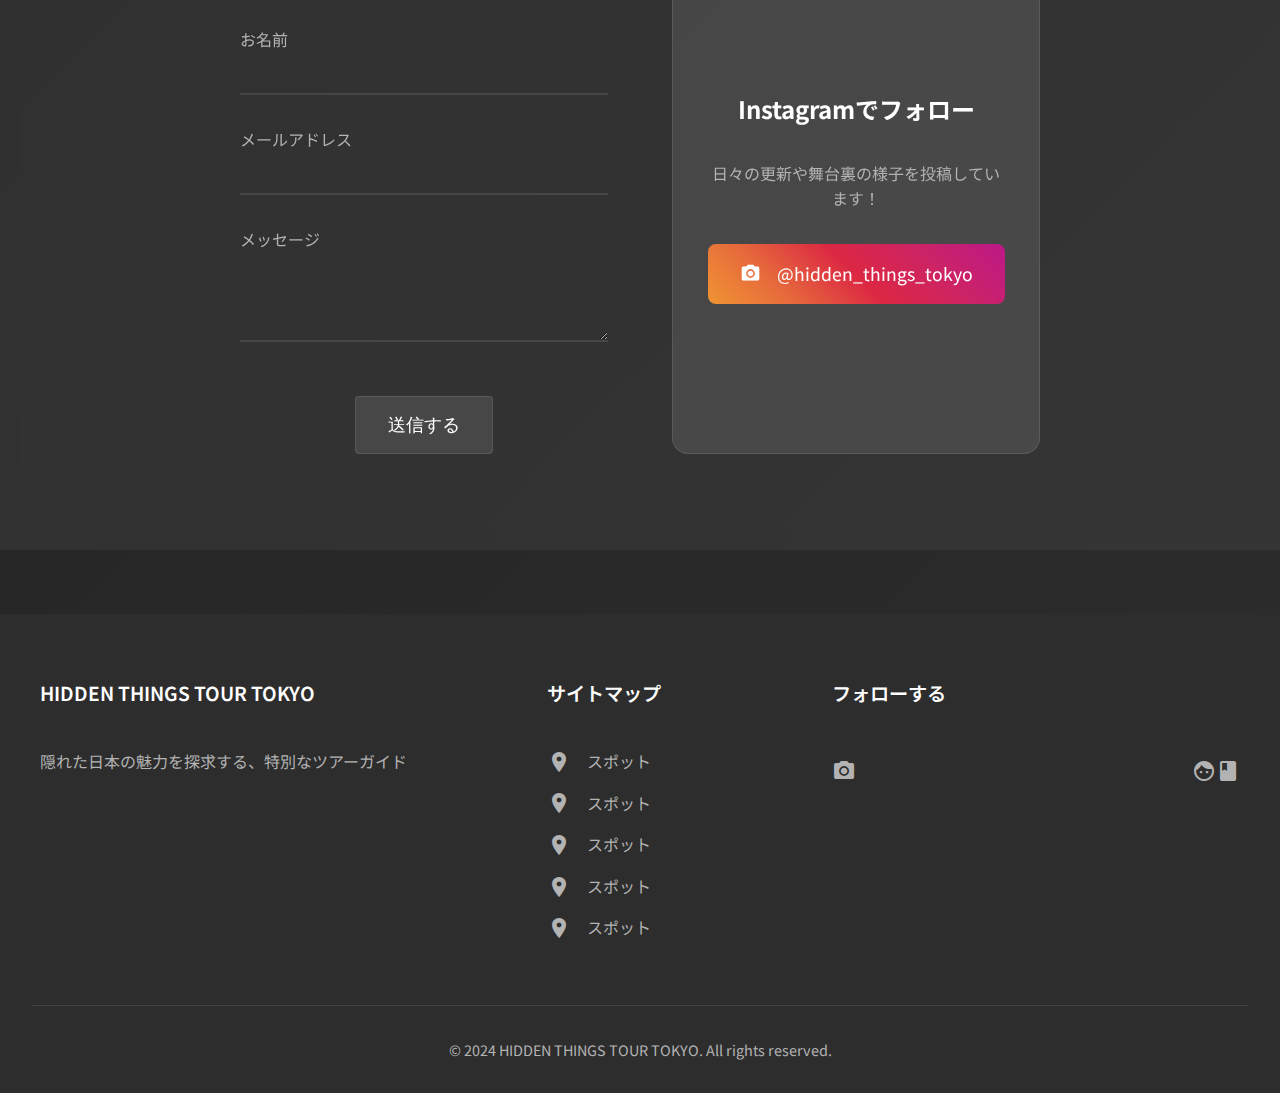
==== commit 62bc593a: "2025/02/08終わり" ====
--- a/index.html
+++ b/index.html
@@ -8,30 +8,28 @@
     <link href="https://fonts.googleapis.com/css2?family=Noto+Sans+JP:wght@400;500;700&display=swap" rel="stylesheet">
     <link href="https://fonts.googleapis.com/icon?family=Material+Icons" rel="stylesheet">
 </head>
-<body>
-    <div class="background-gradient"></div>
-    <header class="fade-in">
-        <nav>
-            <div class="logo">Hidden Things Tour Tokyo</div>
-            <div class="nav-controls">
-                <button class="mobile-nav-toggle" aria-controls="nav-links" aria-expanded="false">
-                    <span class="material-icons">menu</span>
+<header class="fade-in">
+    <nav>
+        <div class="logo">Hidden Things Tour Tokyo</div>
+        <div class="nav-controls">
+            <button class="mobile-nav-toggle" aria-controls="nav-links" aria-expanded="false">
+                <span class="material-icons">menu</span>
+            </button>
+        </div>
+        <ul class="nav-links" id="nav-links">
+            <li><a href="index.html"><span class="ja">ホーム</span><span class="en" style="display: none;">Home</span></a></li>
+            <li><a href="#about"><span class="ja">アバウト</span><span class="en" style="display: none;">About</span></a></li>
+            <li><a href="#service-section"><span class="ja">サービス</span><span class="en" style="display: none;">Service</span></a></li>
+            <li><a href="#plans"><span class="ja">プラン</span><span class="en" style="display: none;">Plan</span></a></li>
+            <li><a href="booking.html"><span class="ja">ブッキング</span><span class="en" style="display: none;">Booking</span></a></li>
+            <li class="language-switch">
+                <button onclick="toggleLanguage()">
+                    <span class="material-icons">language</span> English
                 </button>
-                <div class="language-switch">
-                    <button onclick="toggleLanguage()">
-                        <span class="material-icons">language</span> English
-                    </button>
-                </div>
-            </div>
-            <ul class="nav-links" id="nav-links">
-                <li><a href="index.html"><span class="ja">ホーム</span><span class="en" style="display: none;">Home</span></a></li>
-                <li><a href="#about"><span class="ja">アバウト</span><span class="en" style="display: none;">About</span></a></li>
-                <li><a href="#service-section"><span class="ja">サービス</span><span class="en" style="display: none;">Service</span></a></li>
-                <li><a href="#plans"><span class="ja">プラン</span><span class="en" style="display: none;">Plan</span></a></li>
-                <li><a href="booking.html"><span class="ja">ブッキング</span><span class="en" style="display: none;">Booking</span></a></li>
-            </ul>
-        </nav>
-    </header>
+            </li>
+        </ul>
+    </nav>
+</header>
 
     <main>
         <section id="hero" class="slide-in-up">
@@ -201,7 +199,7 @@
                     <span class="en">Discover hidden gems of Japan with our special tours</span>
                 </p>
             </div>
-
+    
             <div class="footer-section">
                 <h3 class="footer-title">
                     <span class="ja">サイトマップ</span>
@@ -209,13 +207,13 @@
                 </h3>
                 <ul class="footer-links">
                     <li><a href="index.html"><span class="ja">ホーム</span><span class="en" style="display: none;">Home</span></a></li>
-                    <li><a href="#about"><span class="ja">アバウト</span><span class="en" style="display: none;">About</span></a></li>
-                    <li><a href="#service-section"><span class="ja">サービス</span><span class="en" style="display: none;">Service</span></a></li>
-                    <li><a href="#plans"><span class="ja">プラン</span><span class="en" style="display: none;">Plan</span></a></li>
+                    <li><a href="index.html#about"><span class="ja">アバウト</span><span class="en" style="display: none;">About</span></a></li>
+                    <li><a href="index.html#service-section"><span class="ja">サービス</span><span class="en" style="display: none;">Service</span></a></li>
+                    <li><a href="plan.html"><span class="ja">プラン</span><span class="en" style="display: none;">Plan</span></a></li>
                     <li><a href="booking.html"><span class="ja">ブッキング</span><span class="en" style="display: none;">Booking</span></a></li>
                 </ul>
             </div>
-
+    
             <div class="footer-section">
                 <h3 class="footer-title">
                     <span class="ja">フォローする</span>
--- a/style.css
+++ b/style.css
@@ -29,6 +29,7 @@
     );
     min-height: 100vh;
     margin-top: 60px;
+    overflow-x: hidden;
 }
 
 header {
@@ -298,6 +299,8 @@
         justify-content: space-between;
         align-items: center;
         padding: 0 1rem;
+        width: 100%;
+        box-sizing: border-box;
     }
 
     nav {
@@ -307,7 +310,6 @@
         align-items: center;
     }
 
-    /* ハンバーガーメニューボタンをモバイルで表示 */
     .mobile-nav-toggle {
         display: block;
         position: relative;
@@ -318,16 +320,13 @@
         z-index: 1002;
     }
 
-    /* 言語切り替えボタンとハンバーガーメニューを横並びに */
     .nav-controls {
         display: flex;
         align-items: center;
-        gap: 1rem;
     }
 
     .language-switch {
-        display: flex;
-        align-items: center;
+        display: none;
     }
 
     .nav-links {
@@ -342,6 +341,7 @@
         align-items: center;
         padding: 2rem;
         z-index: 1001;
+        box-sizing: border-box;
     }
 
     .nav-links.active {
@@ -360,6 +360,10 @@
         font-size: 1.2rem;
     }
 
+    .nav-links .language-switch {
+        display: block;
+    }
+
     body.nav-open {
         overflow: hidden;
     }
@@ -367,7 +371,7 @@
 
 @media (max-width: 480px) {
     .logo {
-        font-size: 1.2rem;
+        font-size: 1rem;
     }
 
     .language-switch button {
@@ -387,6 +391,32 @@
     .section-title {
         font-size: 1.5rem;
         padding: 0 1rem;
+    }
+
+    .spots-grid {
+        grid-template-columns: 1fr;
+        padding: 1rem;
+    }
+
+    .contact-methods {
+        grid-template-columns: 1fr;
+        gap: 2rem;
+    }
+
+    .footer-content {
+        grid-template-columns: 1fr;
+        gap: 2rem;
+    }
+
+    .about-container, .contact-container, .plans-container {
+        padding: 0 1rem;
+        margin: 0 auto;
+        max-width: 100%;
+    }
+
+    body, main {
+        padding: 0;
+        margin: 0;
     }
 }
 
@@ -1050,3 +1080,9 @@
 main {
     margin-top: 6rem; /* ナビゲーションとメインコンテンツの間にスペースを追加 */
 }
+@media (max-width: 480px) {
+    .contact-methods {
+        grid-template-columns: 1fr; /* スマホで縦並びに変更 */
+        gap: 2rem;
+    }
+}